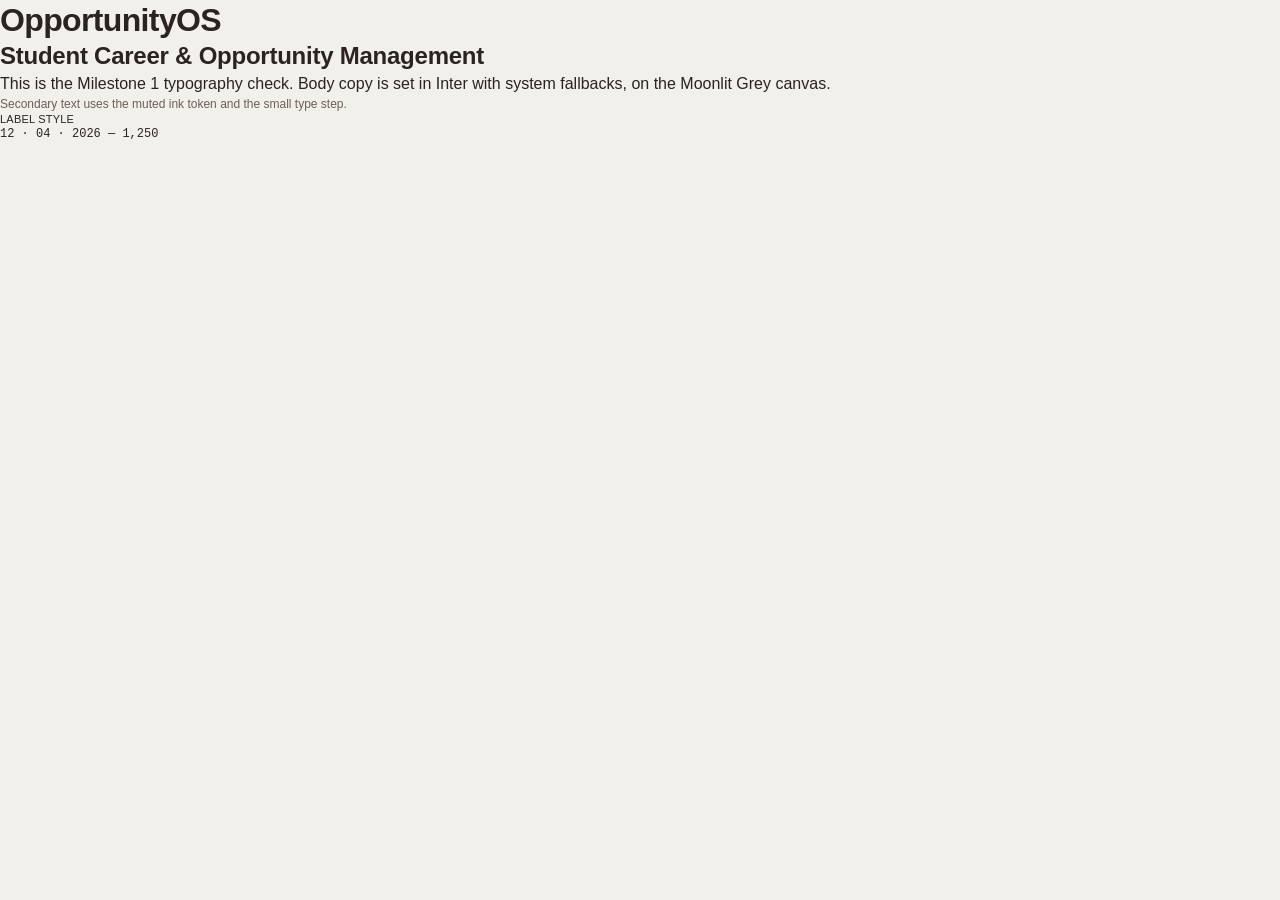
==== index.html @ 9eb2715c "feat(styles): add design tokens, reset and mobile-first base typography Establish the foundation for" ====
<!DOCTYPE html>
<html lang="en">
  <head>
    <meta charset="UTF-8" />
    <meta name="viewport" content="width=device-width, initial-scale=1" />
    <title>Dashboard | OpportunityOS</title>
    <meta
      name="description"
      content="OpportunityOS helps students discover career opportunities, track applications and review progress in one place."
    />

    <!-- The stylesheet uses Inter and JetBrains Mono when they are available
         and falls back to system fonts otherwise, so the site works offline.
         Optional: to load the real webfonts, uncomment these three lines.
    <link rel="preconnect" href="https://fonts.googleapis.com" />
    <link rel="preconnect" href="https://fonts.gstatic.com" crossorigin />
    <link
      href="https://fonts.googleapis.com/css2?family=Inter:wght@400;500;600&family=JetBrains+Mono:wght@400;500&display=swap"
      rel="stylesheet"
    />
    -->

    <link rel="stylesheet" href="CSS/style.css" />
  </head>

  <body>
    <!-- Milestone 1 only: this content is a typography and token smoke test.
         It is replaced by the real page shell in milestone 2. -->
    <main>
      <h1>OpportunityOS</h1>
      <h2>Student Career &amp; Opportunity Management</h2>

      <p>
        This is the Milestone 1 typography check. Body copy is set in Inter
        with system fallbacks, on the Moonlit Grey canvas.
      </p>

      <p class="text-muted text-small">
        Secondary text uses the muted ink token and the small type step.
      </p>

      <p class="text-label">Label style</p>

      <p class="text-mono num">12 · 04 · 2026 — 1,250</p>
    </main>
  </body>
</html>
---- CSS/style.css ----
/* ==========================================================================
   OpportunityOS — main stylesheet
   --------------------------------------------------------------------------
   Milestone 1: design tokens, reset and base typography only.
   Layout, components and page styles are added in later milestones.

   How this file is organised (read top to bottom):

     1. Design tokens — structure   (spacing, layout, type, borders, layering)
     2. Design tokens — colour      (THE ONLY PLACE WITH COLOUR VALUES)
     3. Reset                       (predictable starting point for browsers)
     4. Page base                   (font settings for the whole page)
     5. Typography                  (headings, paragraphs, text utilities)
     6. Focus, selection, motion    (keyboard and reduced-motion behaviour)
     7. Responsive token overrides  (breakpoints at 768px and 1024px)

   Important rules for later milestones:
     * Never write a colour value (hex, rgb, hsl) outside section 2.
       Every style must use a var(--color-...) token instead.
     * This stylesheet is mobile-first: the base rules describe the mobile
       layout, and the only media queries use min-width (768px, 1024px).
   ========================================================================== */


/* ==========================================================================
   1. Design tokens — structure
   --------------------------------------------------------------------------
   These values never change when the colour palette changes.
   They come from the approved wireframe design system: an 8px rhythm with a
   4px micro step, sharp 0px corners, 1px structural borders and no shadows.
   ========================================================================== */

:root {
  /* --- Spacing scale (4px sub-grid, 8px rhythm) ------------------------ */
  --space-1: 4px;   /* micro alignment      */
  --space-2: 8px;   /* tight gaps           */
  --space-3: 12px;  /* compact padding      */
  --space-4: 16px;  /* default spacing unit */
  --space-5: 24px;  /* card padding         */
  --space-6: 32px;  /* section spacing      */
  --space-7: 40px;  /* large separation     */
  --space-8: 48px;  /* biggest separation   */

  /* --- Layout ---------------------------------------------------------- */
  --sidebar-width: 240px;  /* fixed side navigation on desktop */
  --gutter: 16px;          /* space between grid columns       */
  --page-margin: 16px;     /* outer page margin                */
  --container-max: 1440px; /* maximum content width            */

  /* --- Font families ---------------------------------------------------
     Inter and JetBrains Mono are listed first. If they are not installed and
     no webfont is loaded, the system fallbacks are used, so the site always
     works without an internet connection.                                */
  --font-sans: "Inter", -apple-system, BlinkMacSystemFont, "Segoe UI", Roboto,
    Arial, sans-serif;
  --font-mono: "JetBrains Mono", Consolas, "Courier New", monospace;

  /* --- Font sizes (mobile values; scaled up in section 7) -------------- */
  --fs-display: 24px;
  --fs-h1: 20px;
  --fs-h2: 18px;
  --fs-h3: 15px;
  --fs-body-lg: 16px;
  --fs-body: 14px;
  --fs-small: 12px;
  --fs-label: 11px;

  /* --- Line heights (aligned to the 4px vertical rhythm) --------------- */
  --lh-display: 32px;
  --lh-h1: 28px;
  --lh-h2: 24px;
  --lh-h3: 20px;
  --lh-body-lg: 24px;
  --lh-body: 20px;
  --lh-small: 16px;
  --lh-label: 14px;

  /* --- Letter spacing --------------------------------------------------- */
  --ls-display: -0.01em;
  --ls-h1: -0.01em;
  --ls-label: 0.02em;

  /* --- Font weights ----------------------------------------------------- */
  --fw-regular: 400;
  --fw-medium: 500;
  --fw-semibold: 600;

  /* --- Structure constants ---------------------------------------------- */
  --radius: 0px;         /* every corner is sharp                */
  --border: 1px;         /* standard structural border           */
  --border-strong: 2px;  /* focus ring, modal outline            */
  --duration: 150ms;     /* standard interaction transition      */

  /* --- Layering --------------------------------------------------------- */
  --z-overlay: 90;  /* backdrop behind the mobile drawer */
  --z-drawer: 100;  /* the sliding side navigation       */
  --z-modal: 200;   /* dialogs above everything else     */
}


/* ==========================================================================
   2. Design tokens — colour
   --------------------------------------------------------------------------
   ALL colour values for the project live in this section, and nowhere else.
   To change the whole site's look, change these declarations only.

   Final approved brand palette:
     Mocha Mousse   #a47864  — brand accent: decorative fills, borders,
                               icons and chart elements
     Ethereal Blue  #add4e0  — informational surfaces and highlights
     Moonlit Grey   #f2f0ea  — page canvas
   Supporting neutrals (approved) plus --color-accent-strong (#7a5644), the
   darker Mocha shade that is safe for small text and button labels.
   ========================================================================== */

:root {
  /* --- Surfaces -------------------------------------------------------- */
  --color-canvas: #f2f0ea;        /* Moonlit Grey: page background       */
  --color-surface: #ffffff;       /* cards, panels, inputs, table body   */
  --color-surface-alt: #ebe7de;   /* table headers, zebra rows, disabled */
  --color-tint: #add4e0;          /* Ethereal Blue: highlight surfaces   */

  /* --- Text and icons --------------------------------------------------- */
  --color-ink: #2a2321;           /* headings and body text              */
  --color-ink-muted: #6b5f57;     /* secondary labels, meta, placeholder */

  /* --- Lines and borders ------------------------------------------------ */
  --color-line: #d5cfc4;          /* default 1px borders and dividers    */
  --color-line-strong: #8b8175;   /* input borders, emphasis outlines    */

  /* --- Brand accent ----------------------------------------------------- */
  --color-accent: #a47864;        /* Mocha Mousse: decorative fills and
                                     large accents (3.4:1 on canvas, so it
                                     is never used for small text)        */
  --color-accent-strong: #7a5644; /* accessible Mocha: primary button
                                     fills and small accent text
                                     (6.5:1 on canvas)                    */

  /* --- Text colours for filled surfaces ---------------------------------- */
  --color-on-accent: #ffffff;     /* label on --color-accent-strong      */
  --color-on-tint: #2a2321;       /* text on Ethereal Blue (8.9:1)       */

  /* --- Interaction ------------------------------------------------------- */
  --color-focus: #7a5644;         /* 2px focus-visible outline           */
}


/* ==========================================================================
   2b. Wireframe palette — documentation only, not active
   --------------------------------------------------------------------------
   The approved Stitch wireframes are grayscale. The declarations below
   reproduce that wireframe stage using the same token names, so the project
   report can show a before/after comparison.

   To preview the wireframe look: comment out the brand values in section 2
   and uncomment the corresponding declarations below (or copy this whole
   :root block over section 2, then undo with Git).

   :root {
     --color-canvas: #ffffff;
     --color-surface: #ffffff;
     --color-surface-alt: #e2e4e8;
     --color-tint: #f4f5f7;
     --color-ink: #121212;
     --color-ink-muted: #5a5d62;
     --color-line: #e2e4e8;
     --color-line-strong: #8c9097;
     --color-accent: #121212;
     --color-accent-strong: #121212;
     --color-on-accent: #ffffff;
     --color-on-tint: #121212;
     --color-focus: #121212;
   }
   ========================================================================== */


/* ==========================================================================
   3. Reset
   --------------------------------------------------------------------------
   A short, modern reset so spacing and sizing behave the same in every
   browser. Nothing here is visual design — only predictability.
   ========================================================================== */

*,
*::before,
*::after {
  box-sizing: border-box;
}

body,
h1,
h2,
h3,
h4,
p,
figure,
blockquote,
dl,
dd {
  margin: 0;
}

/* Lists are used for navigation and card lists, never as bulleted prose. */
ul,
ol {
  margin: 0;
  padding: 0;
  list-style: none;
}

img,
svg,
video {
  display: block;
  max-width: 100%;
  height: auto;
}

/* Form controls must inherit the page font instead of the browser default. */
button,
input,
select,
textarea {
  font: inherit;
  color: inherit;
}

button {
  background: none;
  border: 0;
  padding: 0;
  cursor: pointer;
}

/* Links are styled per component in later milestones (e.g. a .link class). */
a {
  color: inherit;
  text-decoration: none;
}


/* ==========================================================================
   4. Page base
   --------------------------------------------------------------------------
   Sets the canvas colour, the default text colour and the base font size of
   the document. Everything else builds on these three decisions.
   ========================================================================== */

html {
  font-size: 16px;
  -webkit-text-size-adjust: 100%;
}

body {
  background-color: var(--color-canvas);
  color: var(--color-ink);
  font-family: var(--font-sans);
  font-size: var(--fs-body-lg);
  font-weight: var(--fw-regular);
  line-height: var(--lh-body-lg);
  -webkit-font-smoothing: antialiased;
  -moz-osx-font-smoothing: grayscale;
}


/* ==========================================================================
   5. Typography
   --------------------------------------------------------------------------
   Headings and paragraphs use the token scale directly. The utility classes
   at the end of this section are the small set of text styles that pages and
   components will reuse.
   ========================================================================== */

h1,
h2,
h3,
h4 {
  font-weight: var(--fw-semibold);
  color: var(--color-ink);
}

h1 {
  font-size: var(--fs-display);
  line-height: var(--lh-display);
  letter-spacing: var(--ls-display);
}

h2 {
  font-size: var(--fs-h1);
  line-height: var(--lh-h1);
  letter-spacing: var(--ls-h1);
}

h3 {
  font-size: var(--fs-h2);
  line-height: var(--lh-h2);
}

h4 {
  font-size: var(--fs-h3);
  line-height: var(--lh-h3);
}

p {
  font-size: var(--fs-body-lg);
  line-height: var(--lh-body-lg);
}

small {
  font-size: var(--fs-small);
  line-height: var(--lh-small);
}

strong {
  font-weight: var(--fw-semibold);
}

/* --- Text utilities ---------------------------------------------------- */

/* Large page-level title. */
.text-display {
  font-size: var(--fs-display);
  line-height: var(--lh-display);
  letter-spacing: var(--ls-display);
  font-weight: var(--fw-semibold);
}

/* Normal body copy, slightly smaller than the default paragraph size. */
.text-body {
  font-size: var(--fs-body);
  line-height: var(--lh-body);
}

/* Smaller supporting copy. */
.text-small {
  font-size: var(--fs-small);
  line-height: var(--lh-small);
}

/* Uppercase technical label: badges, table headers and filter chips. */
.text-label {
  font-size: var(--fs-label);
  line-height: var(--lh-label);
  letter-spacing: var(--ls-label);
  font-weight: var(--fw-medium);
  text-transform: uppercase;
}

/* Secondary, less important text. */
.text-muted {
  color: var(--color-ink-muted);
}

/* Monospace text for metrics and technical keys. */
.text-mono {
  font-family: var(--font-mono);
  font-size: var(--fs-small);
  line-height: var(--lh-small);
}

/* Numbers that must line up in columns (table cells, chart values). */
.num {
  font-family: var(--font-mono);
  font-variant-numeric: tabular-nums;
}


/* ==========================================================================
   6. Focus, selection, motion
   --------------------------------------------------------------------------
   Keyboard users must always be able to see where they are. The 2px outline
   mirrors the wireframe's 2px focus border and only appears for keyboard
   navigation (not mouse clicks), thanks to :focus-visible.
   ========================================================================== */

:focus-visible {
  outline: var(--border-strong) solid var(--color-focus);
  outline-offset: 2px;
}

::selection {
  background-color: var(--color-tint);
  color: var(--color-on-tint);
}

/* Respect the operating system's reduced-motion setting. */
@media (prefers-reduced-motion: reduce) {
  *,
  *::before,
  *::after {
    transition-duration: 0.01ms;
    animation-duration: 0.01ms;
    animation-iteration-count: 1;
  }

  html {
    scroll-behavior: auto;
  }
}


/* ==========================================================================
   7. Responsive token overrides
   --------------------------------------------------------------------------
   Mobile-first: the base rules above describe the mobile layout. Only two
   breakpoints exist, as required by the project brief.

     Mobile  : below 768px  — 4 columns, 16px gutter, 16px margins
     Tablet  : 768px+       — 8 columns, 16px gutter, 24px margins
     Desktop : 1024px+      — 12 columns, 24px gutter, 40px margins,
                              plus the persistent 240px sidebar
   ========================================================================== */

/* --- Tablet: 768px and above ------------------------------------------ */
@media (min-width: 768px) {
  :root {
    --gutter: 16px;
    --page-margin: 24px;

    --fs-h1: 22px;
    --lh-h1: 28px;
  }
}

/* --- Desktop: 1024px and above ---------------------------------------- */
@media (min-width: 1024px) {
  :root {
    --gutter: 24px;
    --page-margin: 40px;

    --fs-display: 32px;
    --lh-display: 40px;
    --ls-display: -0.02em;

    --fs-h1: 24px;
    --lh-h1: 32px;

    --fs-h2: 20px;
    --lh-h2: 28px;
  }
}
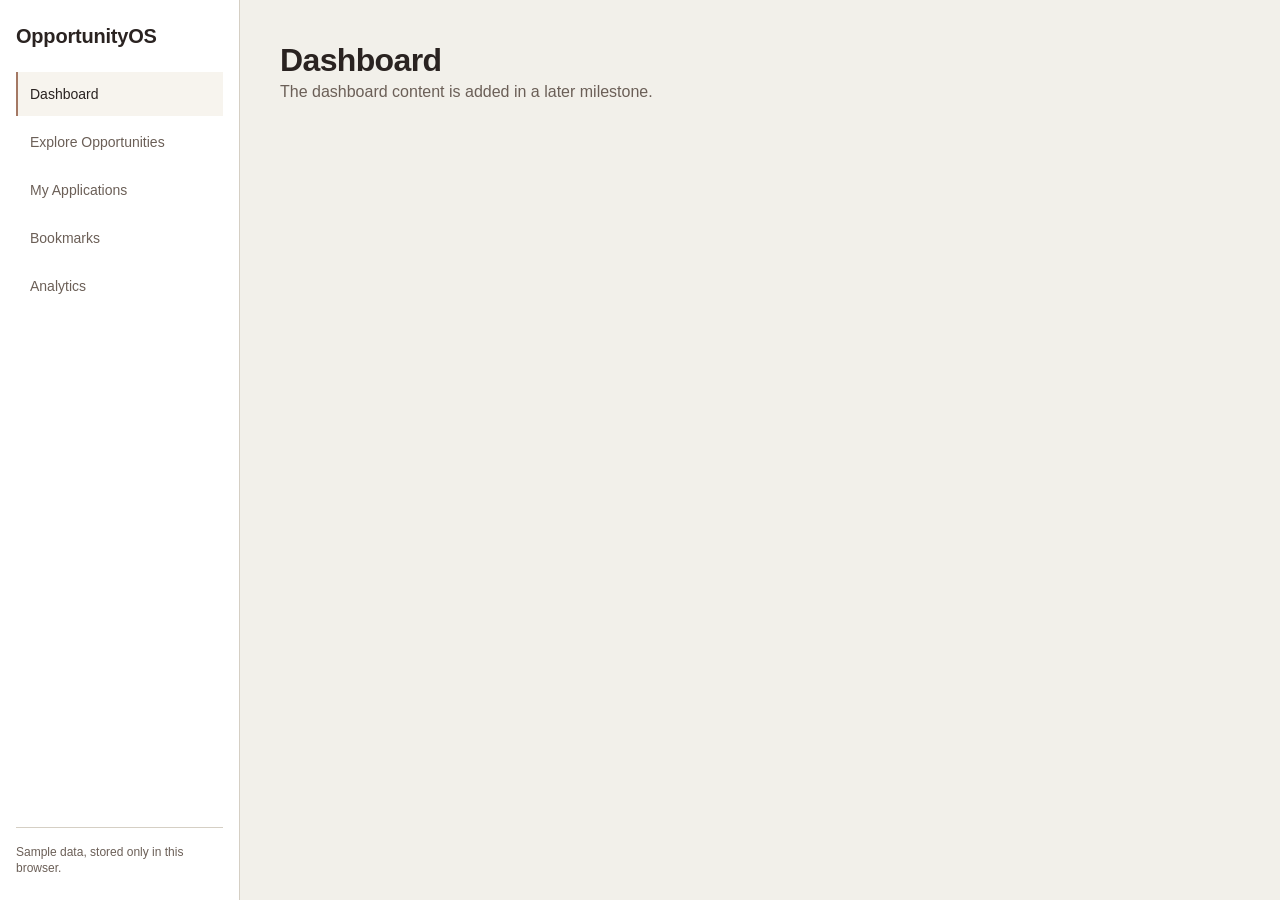
==== commit f0fb1f3c: "feat(layout): add responsive shell with sidebar and mobile drawer to all pages Give the five pages o" ====
--- a/index.html
+++ b/index.html
@@ -24,24 +24,107 @@
   </head>
 
   <body>
-    <!-- Milestone 1 only: this content is a typography and token smoke test.
-         It is replaced by the real page shell in milestone 2. -->
-    <main>
-      <h1>OpportunityOS</h1>
-      <h2>Student Career &amp; Opportunity Management</h2>
+    <!-- First focusable element on every page: lets keyboard users jump
+         straight past the navigation. -->
+    <a class="skip-link" href="#main-content">Skip to content</a>
 
-      <p>
-        This is the Milestone 1 typography check. Body copy is set in Inter
-        with system fallbacks, on the Moonlit Grey canvas.
-      </p>
+    <!-- Compact top bar. Only visible below 1024px, where the sidebar is a
+         drawer instead of a permanent column. -->
+    <header class="app-header">
+      <button
+        class="menu-toggle"
+        type="button"
+        data-menu-toggle
+        aria-controls="app-sidebar"
+        aria-expanded="false"
+        aria-label="Open navigation menu"
+      >
+        <svg
+          width="18"
+          height="14"
+          viewBox="0 0 18 14"
+          fill="none"
+          aria-hidden="true"
+          focusable="false"
+        >
+          <path
+            d="M0 1h18M0 7h18M0 13h18"
+            stroke="currentColor"
+            stroke-width="1.5"
+          />
+        </svg>
+      </button>
 
-      <p class="text-muted text-small">
-        Secondary text uses the muted ink token and the small type step.
-      </p>
+      <a class="app-header__brand" href="index.html">OpportunityOS</a>
+    </header>
 
-      <p class="text-label">Label style</p>
+    <div class="app-layout">
+      <!-- Main navigation. A drawer below 1024px, a 240px fixed column above. -->
+      <aside class="sidebar" id="app-sidebar" aria-label="Main navigation">
+        <div class="sidebar__top">
+          <a class="sidebar__brand" href="index.html">OpportunityOS</a>
 
-      <p class="text-mono num">12 · 04 · 2026 — 1,250</p>
-    </main>
+          <button
+            class="sidebar__close"
+            type="button"
+            data-menu-close
+            aria-label="Close navigation menu"
+          >
+            <svg
+              width="16"
+              height="16"
+              viewBox="0 0 16 16"
+              fill="none"
+              aria-hidden="true"
+              focusable="false"
+            >
+              <path
+                d="M2 2l12 12M14 2L2 14"
+                stroke="currentColor"
+                stroke-width="1.5"
+              />
+            </svg>
+          </button>
+        </div>
+
+        <nav class="sidebar__nav">
+          <ul class="nav-list">
+            <li>
+              <a class="nav-link" href="index.html" aria-current="page"
+                >Dashboard</a
+              >
+            </li>
+            <li>
+              <a class="nav-link" href="explore.html">Explore Opportunities</a>
+            </li>
+            <li>
+              <a class="nav-link" href="applications.html">My Applications</a>
+            </li>
+            <li>
+              <a class="nav-link" href="bookmarks.html">Bookmarks</a>
+            </li>
+            <li>
+              <a class="nav-link" href="analytics.html">Analytics</a>
+            </li>
+          </ul>
+        </nav>
+
+        <p class="sidebar__note text-small text-muted">
+          Sample data, stored only in this browser.
+        </p>
+      </aside>
+
+      <main class="page" id="main-content">
+        <h1>Dashboard</h1>
+        <p class="text-muted">
+          The dashboard content is added in a later milestone.
+        </p>
+      </main>
+    </div>
+
+    <!-- Dimmed backdrop for the open drawer; clicking it closes the drawer. -->
+    <div class="overlay" data-overlay></div>
+
+    <script src="js/app.js" defer></script>
   </body>
 </html>
--- a/CSS/style.css
+++ b/CSS/style.css
@@ -13,6 +13,8 @@
      5. Typography                  (headings, paragraphs, text utilities)
      6. Focus, selection, motion    (keyboard and reduced-motion behaviour)
      7. Responsive token overrides  (breakpoints at 768px and 1024px)
+     8. Application shell           (header, sidebar, drawer, page container)
+     9. Responsive shell behaviour  (drawer below 1024px, fixed sidebar above)
 
    Important rules for later milestones:
      * Never write a colour value (hex, rgb, hsl) outside section 2.
@@ -92,9 +94,11 @@
   --duration: 150ms;     /* standard interaction transition      */
 
   /* --- Layering --------------------------------------------------------- */
+  --z-header: 80;   /* sticky mobile header              */
   --z-overlay: 90;  /* backdrop behind the mobile drawer */
   --z-drawer: 100;  /* the sliding side navigation       */
   --z-modal: 200;   /* dialogs above everything else     */
+  --z-skip: 300;    /* the "skip to content" link        */
 }
 
 
@@ -118,6 +122,7 @@
   --color-canvas: #f2f0ea;        /* Moonlit Grey: page background       */
   --color-surface: #ffffff;       /* cards, panels, inputs, table body   */
   --color-surface-alt: #ebe7de;   /* table headers, zebra rows, disabled */
+  --color-surface-hover: #f7f4ee; /* hovered rows, links and nav items   */
   --color-tint: #add4e0;          /* Ethereal Blue: highlight surfaces   */
 
   /* --- Text and icons --------------------------------------------------- */
@@ -139,6 +144,7 @@
   /* --- Text colours for filled surfaces ---------------------------------- */
   --color-on-accent: #ffffff;     /* label on --color-accent-strong      */
   --color-on-tint: #2a2321;       /* text on Ethereal Blue (8.9:1)       */
+  --color-overlay: rgba(42, 35, 33, 0.4); /* dims the page behind the drawer */
 
   /* --- Interaction ------------------------------------------------------- */
   --color-focus: #7a5644;         /* 2px focus-visible outline           */
@@ -439,3 +445,266 @@
     --lh-h2: 28px;
   }
 }
+
+
+/* ==========================================================================
+   8. Application shell
+   --------------------------------------------------------------------------
+   Every page shares the same shell:
+
+     .skip-link    first focusable element; jumps to the page content
+     .app-header   compact top bar with the menu button (hidden on desktop)
+     .sidebar      the main navigation; off-canvas on small screens
+     .overlay      dims the page while the drawer is open
+     .page         the content container for each page
+
+   Mobile-first: this section describes the phone layout. The desktop grid and
+   the permanently visible sidebar are in section 9.
+   ========================================================================== */
+
+/* --- Skip link -------------------------------------------------------- */
+
+/* Hidden above the viewport until it receives keyboard focus, so keyboard
+   users can jump past the navigation without seeing it otherwise. */
+.skip-link {
+  position: fixed;
+  top: var(--space-2);
+  left: var(--space-2);
+  z-index: var(--z-skip);
+  padding: var(--space-2) var(--space-4);
+  background-color: var(--color-surface);
+  color: var(--color-ink);
+  border: var(--border) solid var(--color-line-strong);
+  font-size: var(--fs-body);
+  transform: translateY(-200%);
+}
+
+.skip-link:focus {
+  transform: translateY(0);
+}
+
+/* --- Mobile header ---------------------------------------------------- */
+
+.app-header {
+  position: sticky;
+  top: 0;
+  z-index: var(--z-header);
+  display: flex;
+  align-items: center;
+  gap: var(--space-3);
+  min-height: 56px;
+  padding: 0 var(--page-margin);
+  background-color: var(--color-surface);
+  border-bottom: var(--border) solid var(--color-line);
+}
+
+/* The hamburger button. 40x40px keeps it a comfortable touch target. */
+.menu-toggle {
+  display: inline-flex;
+  align-items: center;
+  justify-content: center;
+  width: 40px;
+  height: 40px;
+  color: var(--color-ink);
+  border: var(--border) solid var(--color-line);
+  background-color: var(--color-surface);
+}
+
+.menu-toggle:hover {
+  border-color: var(--color-line-strong);
+  background-color: var(--color-surface-hover);
+}
+
+.app-header__brand {
+  font-size: var(--fs-h3);
+  font-weight: var(--fw-semibold);
+  letter-spacing: var(--ls-h1);
+  color: var(--color-ink);
+}
+
+/* --- Sidebar ---------------------------------------------------------- */
+
+/* Off-canvas by default: parked just outside the left edge of the screen.
+   `visibility: hidden` also removes it from the tab order while closed. */
+.sidebar {
+  position: fixed;
+  top: 0;
+  bottom: 0;
+  left: 0;
+  z-index: var(--z-drawer);
+  display: flex;
+  flex-direction: column;
+  gap: var(--space-5);
+  width: var(--sidebar-width);
+  padding: var(--space-5) var(--space-4);
+  overflow-y: auto;
+  background-color: var(--color-surface);
+  border-right: var(--border) solid var(--color-line);
+  transform: translateX(-100%);
+  visibility: hidden;
+  /* While closed the panel must never catch a click, even for the brief
+     moment it is still sliding out. */
+  pointer-events: none;
+  transition: transform var(--duration) ease-out,
+    visibility var(--duration) ease-out;
+}
+
+/* `drawer-open` is added to <body> by js/app.js. */
+body.drawer-open .sidebar {
+  transform: translateX(0);
+  visibility: visible;
+  pointer-events: auto;
+}
+
+/* Stop the page behind the drawer from scrolling while it is open. */
+body.drawer-open {
+  overflow: hidden;
+}
+
+.sidebar__top {
+  display: flex;
+  align-items: center;
+  justify-content: space-between;
+  gap: var(--space-2);
+}
+
+.sidebar__brand {
+  font-size: var(--fs-h2);
+  font-weight: var(--fw-semibold);
+  letter-spacing: var(--ls-h1);
+  color: var(--color-ink);
+}
+
+/* The drawer's close button. Hidden on desktop, where the sidebar is fixed. */
+.sidebar__close {
+  display: inline-flex;
+  align-items: center;
+  justify-content: center;
+  width: 36px;
+  height: 36px;
+  color: var(--color-ink-muted);
+  border: var(--border) solid var(--color-line);
+  background-color: var(--color-surface);
+}
+
+.sidebar__close:hover {
+  color: var(--color-ink);
+  border-color: var(--color-line-strong);
+  background-color: var(--color-surface-hover);
+}
+
+.nav-list {
+  display: flex;
+  flex-direction: column;
+  gap: var(--space-1);
+}
+
+/* Nav links are 44px tall for comfortable touch use, and the 2px left border
+   is the active marker (transparent when inactive so text never shifts). */
+.nav-link {
+  display: flex;
+  align-items: center;
+  min-height: 44px;
+  padding: var(--space-2) var(--space-3);
+  border-left: var(--border-strong) solid transparent;
+  color: var(--color-ink-muted);
+  font-size: var(--fs-body);
+  line-height: var(--lh-body);
+}
+
+.nav-link:hover {
+  background-color: var(--color-surface-hover);
+  color: var(--color-ink);
+}
+
+/* The current page, marked in the HTML with aria-current="page". */
+.nav-link[aria-current="page"] {
+  border-left-color: var(--color-accent);
+  background-color: var(--color-surface-hover);
+  color: var(--color-ink);
+  font-weight: var(--fw-medium);
+}
+
+/* Small note at the bottom of the sidebar, pushed down with margin-top: auto. */
+.sidebar__note {
+  margin-top: auto;
+  padding-top: var(--space-4);
+  border-top: var(--border) solid var(--color-line);
+}
+
+/* --- Overlay ---------------------------------------------------------- */
+
+/* The dim layer behind the drawer. It is only displayed while the drawer is
+   open, so it never blocks clicks on the page when closed. */
+.overlay {
+  position: fixed;
+  inset: 0;
+  z-index: var(--z-overlay);
+  display: none;
+  background-color: var(--color-overlay);
+  border: 0;
+}
+
+body.drawer-open .overlay {
+  display: block;
+}
+
+/* --- Page container --------------------------------------------------- */
+
+.page {
+  padding: var(--space-6) var(--page-margin) var(--space-8);
+}
+
+
+/* ==========================================================================
+   9. Responsive shell behaviour
+   --------------------------------------------------------------------------
+   Below 1024px the sidebar is a drawer opened from the header.
+   At 1024px and above the header and close button disappear, and the sidebar
+   becomes a permanent 240px column beside the page content.
+   ========================================================================== */
+
+@media (min-width: 1024px) {
+  /* No hamburger needed: the navigation is always visible. */
+  .app-header {
+    display: none;
+  }
+
+  /* Two columns: fixed-width navigation, then the flexible content area.
+     minmax(0, 1fr) stops long content from forcing the grid wider. */
+  .app-layout {
+    display: grid;
+    grid-template-columns: var(--sidebar-width) minmax(0, 1fr);
+    min-height: 100vh;
+  }
+
+  /* Back into the normal flow: a sticky column instead of a sliding panel.
+     align-self: start is required for position: sticky inside a grid. */
+  .sidebar {
+    position: sticky;
+    top: 0;
+    align-self: start;
+    height: 100vh;
+    width: auto;
+    transform: none;
+    visibility: visible;
+    pointer-events: auto;
+  }
+
+  .sidebar__close {
+    display: none;
+  }
+
+  .overlay {
+    display: none;
+  }
+
+  /* If the drawer class is left over from the mobile view, ignore it here. */
+  body.drawer-open {
+    overflow: auto;
+  }
+
+  .page {
+    padding-top: var(--space-7);
+  }
+}
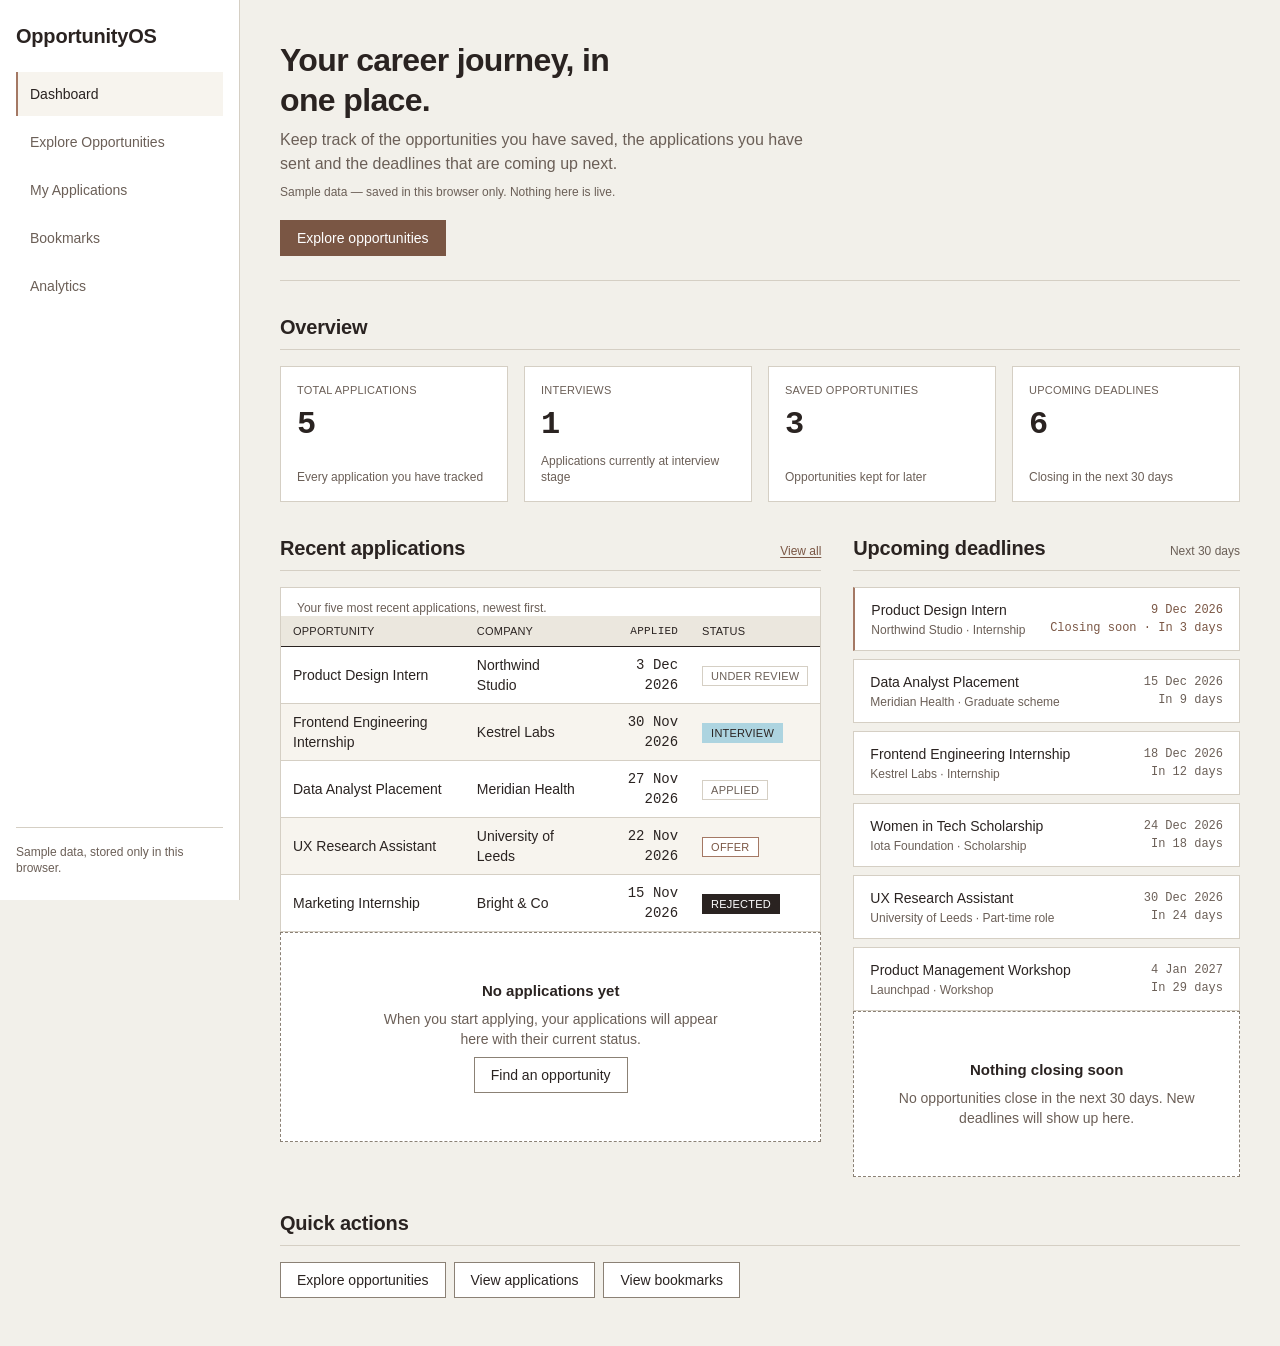
==== commit 43700675: "feat(dashboard): build the dashboard from the shared sample dataset Give the dashboard a real first " ====
--- a/index.html
+++ b/index.html
@@ -115,16 +115,168 @@
       </aside>
 
       <main class="page" id="main-content">
-        <h1>Dashboard</h1>
-        <p class="text-muted">
-          The dashboard content is added in a later milestone.
-        </p>
+        <!-- The dashboard is filled in by the dashboard module in js/app.js.
+             Everything below is real markup; only the numbers, table rows and
+             deadline rows are written by JavaScript. -->
+        <div class="dashboard" id="dashboard">
+          <!-- 1. Welcome -------------------------------------------------- -->
+          <section class="welcome" aria-labelledby="welcome-title">
+            <h1 class="welcome__title" id="welcome-title">
+              Your career journey, in one place.
+            </h1>
+
+            <p class="welcome__text">
+              Keep track of the opportunities you have saved, the applications
+              you have sent and the deadlines that are coming up next.
+            </p>
+
+            <p class="text-small text-muted">
+              Sample data — saved in this browser only. Nothing here is live.
+            </p>
+
+            <div class="btn-group welcome__actions">
+              <a class="btn btn--primary" href="explore.html"
+                >Explore opportunities</a
+              >
+            </div>
+          </section>
+
+          <!-- 2. Overview cards ------------------------------------------- -->
+          <section aria-labelledby="overview-title">
+            <div class="section-head">
+              <h2 class="section-head__title" id="overview-title">
+                Overview
+              </h2>
+            </div>
+
+            <ul class="stat-grid">
+              <li class="card stat">
+                <p class="stat__label text-label">Total applications</p>
+                <p class="stat__value num" id="stat-applications">0</p>
+                <p class="stat__note text-small text-muted">
+                  Every application you have tracked
+                </p>
+              </li>
+
+              <li class="card stat">
+                <p class="stat__label text-label">Interviews</p>
+                <p class="stat__value num" id="stat-interviews">0</p>
+                <p class="stat__note text-small text-muted">
+                  Applications currently at interview stage
+                </p>
+              </li>
+
+              <li class="card stat">
+                <p class="stat__label text-label">Saved opportunities</p>
+                <p class="stat__value num" id="stat-saved">0</p>
+                <p class="stat__note text-small text-muted">
+                  Opportunities kept for later
+                </p>
+              </li>
+
+              <li class="card stat">
+                <p class="stat__label text-label">Upcoming deadlines</p>
+                <p class="stat__value num" id="stat-deadlines">0</p>
+                <p class="stat__note text-small text-muted">
+                  Closing in the next 30 days
+                </p>
+              </li>
+            </ul>
+          </section>
+
+          <div class="dash-columns">
+            <!-- 3. Recent applications ---------------------------------- -->
+            <section aria-labelledby="recent-applications-title">
+              <div class="section-head">
+                <h2
+                  class="section-head__title"
+                  id="recent-applications-title"
+                >
+                  Recent applications
+                </h2>
+                <a class="section-head__link" href="applications.html"
+                  >View all</a
+                >
+              </div>
+
+              <div class="table-wrap" id="recent-applications-wrap">
+                <table class="table table--compact">
+                  <caption class="table__caption">
+                    Your five most recent applications, newest first.
+                  </caption>
+                  <thead>
+                    <tr>
+                      <th scope="col">Opportunity</th>
+                      <th scope="col">Company</th>
+                      <th scope="col" class="table__num">Applied</th>
+                      <th scope="col">Status</th>
+                    </tr>
+                  </thead>
+                  <tbody id="recent-applications-body"></tbody>
+                </table>
+              </div>
+
+              <div class="empty" id="recent-applications-empty" hidden>
+                <h3 class="empty__title">No applications yet</h3>
+                <p class="empty__text">
+                  When you start applying, your applications will appear here
+                  with their current status.
+                </p>
+                <a class="btn btn--secondary" href="explore.html"
+                  >Find an opportunity</a
+                >
+              </div>
+            </section>
+
+            <!-- 4. Upcoming deadlines ------------------------------------ -->
+            <section aria-labelledby="deadlines-title">
+              <div class="section-head">
+                <h2 class="section-head__title" id="deadlines-title">
+                  Upcoming deadlines
+                </h2>
+                <span class="text-small text-muted">Next 30 days</span>
+              </div>
+
+              <ul class="deadline-list" id="deadline-list"></ul>
+
+              <div class="empty" id="deadlines-empty" hidden>
+                <h3 class="empty__title">Nothing closing soon</h3>
+                <p class="empty__text">
+                  No opportunities close in the next 30 days. New deadlines
+                  will show up here.
+                </p>
+              </div>
+            </section>
+          </div>
+
+          <!-- 5. Quick actions ------------------------------------------- -->
+          <section aria-labelledby="quick-actions-title">
+            <div class="section-head">
+              <h2 class="section-head__title" id="quick-actions-title">
+                Quick actions
+              </h2>
+            </div>
+
+            <div class="btn-group">
+              <a class="btn btn--secondary" href="explore.html"
+                >Explore opportunities</a
+              >
+              <a class="btn btn--secondary" href="applications.html"
+                >View applications</a
+              >
+              <a class="btn btn--secondary" href="bookmarks.html"
+                >View bookmarks</a
+              >
+            </div>
+          </section>
+        </div>
       </main>
     </div>
 
     <!-- Dimmed backdrop for the open drawer; clicking it closes the drawer. -->
     <div class="overlay" data-overlay></div>
 
+    <script src="js/data.js" defer></script>
     <script src="js/app.js" defer></script>
   </body>
 </html>
--- a/CSS/style.css
+++ b/CSS/style.css
@@ -15,6 +15,10 @@
      7. Responsive token overrides  (breakpoints at 768px and 1024px)
      8. Application shell           (header, sidebar, drawer, page container)
      9. Responsive shell behaviour  (drawer below 1024px, fixed sidebar above)
+    10. UI components              (buttons, badges, chips, forms, cards,
+                                    tables, empty states, placeholders, modal)
+    11. Dashboard                  (welcome block, stat grid, columns,
+                                    deadline rows)
 
    Important rules for later milestones:
      * Never write a colour value (hex, rgb, hsl) outside section 2.
@@ -545,15 +549,19 @@
   /* While closed the panel must never catch a click, even for the brief
      moment it is still sliding out. */
   pointer-events: none;
+  /* visibility is delayed when closing, so the slide-out stays visible, but
+     it is never interpolated: that keeps the panel focusable the instant it
+     opens, which js/app.js relies on when it moves focus into the drawer. */
   transition: transform var(--duration) ease-out,
-    visibility var(--duration) ease-out;
-}
-
-/* `drawer-open` is added to <body> by js/app.js. */
+    visibility 0s linear var(--duration);
+}
+
+/* `drawer-open` is added to <body> by js/app.js. Showing is immediate. */
 body.drawer-open .sidebar {
   transform: translateX(0);
   visibility: visible;
   pointer-events: auto;
+  transition: transform var(--duration) ease-out, visibility 0s;
 }
 
 /* Stop the page behind the drawer from scrolling while it is open. */
@@ -708,3 +716,992 @@
     padding-top: var(--space-7);
   }
 }
+
+
+/* ==========================================================================
+   10. UI components
+   --------------------------------------------------------------------------
+   Reusable building blocks used by every page. Nothing here is page specific,
+   and nothing here declares a colour: every value comes from the tokens in
+   sections 1 and 2.
+
+   Components in this section:
+     10.1 Buttons
+     10.2 Badges
+     10.3 Filter chips
+     10.4 Form controls
+     10.5 Cards and panels
+     10.6 Tables
+     10.7 Empty states
+     10.8 Placeholder boxes
+     10.9 Modal
+
+   House rules for all of them: sharp 0px corners, 1px structural borders,
+   no box-shadows, generous touch targets, and a visible keyboard focus style
+   (the shared :focus-visible outline from section 6).
+   ========================================================================== */
+
+
+/* --------------------------------------------------------------------------
+   10.1 Buttons
+   --------------------------------------------------------------------------
+   Markup:
+     <button class="btn btn--primary" type="button">Save</button>
+
+   Four variants: primary, secondary, tertiary (ghost), and disabled.
+   A .btn also works on <a> when an action is really a link.
+   -------------------------------------------------------------------------- */
+
+.btn {
+  display: inline-flex;
+  align-items: center;
+  justify-content: center;
+  gap: var(--space-2);
+  min-height: 36px;
+  padding: 0 var(--space-4);
+  border: var(--border) solid transparent;
+  font-family: inherit;
+  font-size: var(--fs-body);
+  line-height: var(--lh-body);
+  font-weight: var(--fw-medium);
+  text-align: center;
+  white-space: nowrap;
+  transition: background-color var(--duration), border-color var(--duration),
+    color var(--duration);
+}
+
+/* Primary: the main action on a screen. Mocha Mousse at its accessible
+   strength, with white text (6.5:1 contrast). */
+.btn--primary {
+  background-color: var(--color-accent-strong);
+  border-color: var(--color-accent-strong);
+  color: var(--color-on-accent);
+}
+
+.btn--primary:hover {
+  background-color: var(--color-ink);
+  border-color: var(--color-ink);
+}
+
+/* Secondary: an alternative action. Outlined, so it never competes with the
+   primary button. */
+.btn--secondary {
+  background-color: var(--color-surface);
+  border-color: var(--color-line-strong);
+  color: var(--color-ink);
+}
+
+.btn--secondary:hover {
+  background-color: var(--color-surface-hover);
+  border-color: var(--color-ink);
+}
+
+/* Tertiary: low emphasis, for the third action in a group or a toolbar. */
+.btn--tertiary {
+  background-color: transparent;
+  border-color: transparent;
+  color: var(--color-ink-muted);
+}
+
+.btn--tertiary:hover {
+  background-color: var(--color-surface-hover);
+  color: var(--color-ink);
+}
+
+/* Destructive actions (remove, delete) stay monochrome: an ink outline that
+   inverts on hover. No new colour is introduced just for danger. */
+.btn--danger {
+  background-color: var(--color-surface);
+  border-color: var(--color-ink);
+  color: var(--color-ink);
+}
+
+.btn--danger:hover {
+  background-color: var(--color-ink);
+  color: var(--color-surface);
+}
+
+/* Disabled: still readable (4.9:1), but clearly inert and unclickable. */
+.btn:disabled,
+.btn.is-disabled {
+  background-color: var(--color-surface-alt);
+  border-color: var(--color-line);
+  color: var(--color-ink-muted);
+  cursor: not-allowed;
+}
+
+/* Pointer feedback is suppressed on disabled buttons. */
+.btn:disabled:hover,
+.btn.is-disabled:hover {
+  background-color: var(--color-surface-alt);
+  border-color: var(--color-line);
+  color: var(--color-ink-muted);
+}
+
+/* Full-width button, useful in narrow layouts and modal footers on phones. */
+.btn--block {
+  width: 100%;
+}
+
+/* A row of buttons that wraps instead of overflowing on small screens. */
+.btn-group {
+  display: flex;
+  flex-wrap: wrap;
+  gap: var(--space-2);
+  align-items: center;
+}
+
+
+/* --------------------------------------------------------------------------
+   10.2 Badges
+   --------------------------------------------------------------------------
+   Small uppercase status labels, also used for application stages later.
+
+   Markup:
+     <span class="badge badge--info">Closing soon</span>
+   -------------------------------------------------------------------------- */
+
+.badge {
+  display: inline-flex;
+  align-items: center;
+  gap: var(--space-1);
+  padding: 2px var(--space-2);
+  border: var(--border) solid var(--color-line);
+  background-color: var(--color-surface);
+  color: var(--color-ink-muted);
+  font-size: var(--fs-label);
+  line-height: var(--lh-label);
+  letter-spacing: var(--ls-label);
+  font-weight: var(--fw-medium);
+  text-transform: uppercase;
+  white-space: nowrap;
+}
+
+/* Neutral is the default look; the modifier makes the intent explicit. */
+.badge--neutral {
+  background-color: var(--color-surface);
+  border-color: var(--color-line);
+  color: var(--color-ink-muted);
+}
+
+/* Informational: Ethereal Blue surface with ink text (8.9:1). */
+.badge--info {
+  background-color: var(--color-tint);
+  border-color: var(--color-tint);
+  color: var(--color-on-tint);
+}
+
+/* Brand: Mocha Mousse border with the accessible Mocha text colour. */
+.badge--accent {
+  background-color: var(--color-surface);
+  border-color: var(--color-accent);
+  color: var(--color-accent-strong);
+}
+
+/* Strong: solid ink, for the most important state in a list. */
+.badge--strong {
+  background-color: var(--color-ink);
+  border-color: var(--color-ink);
+  color: var(--color-surface);
+}
+
+
+/* --------------------------------------------------------------------------
+   10.3 Filter chips
+   --------------------------------------------------------------------------
+   Chips are toggle buttons, so the selected state is stored in the HTML with
+   aria-pressed rather than in a class. Screen readers announce the state.
+
+   Markup:
+     <div class="chip-group" role="group" aria-label="Filters">
+       <button class="chip" type="button" aria-pressed="true">Internships</button>
+       <button class="chip" type="button" aria-pressed="false">Scholarships</button>
+     </div>
+   -------------------------------------------------------------------------- */
+
+.chip-group {
+  display: flex;
+  flex-wrap: wrap;
+  gap: var(--space-2);
+}
+
+.chip {
+  display: inline-flex;
+  align-items: center;
+  gap: var(--space-1);
+  min-height: 32px;
+  padding: 0 var(--space-3);
+  border: var(--border) solid var(--color-line);
+  background-color: var(--color-surface);
+  color: var(--color-ink-muted);
+  font-size: var(--fs-body);
+  line-height: var(--lh-body);
+  white-space: nowrap;
+  transition: background-color var(--duration), border-color var(--duration),
+    color var(--duration);
+}
+
+.chip:hover {
+  border-color: var(--color-line-strong);
+  color: var(--color-ink);
+}
+
+/* Selected chip: Ethereal Blue fill, Mocha outline, ink text. */
+.chip[aria-pressed="true"] {
+  background-color: var(--color-tint);
+  border-color: var(--color-accent);
+  color: var(--color-on-tint);
+  font-weight: var(--fw-medium);
+}
+
+
+/* --------------------------------------------------------------------------
+   10.4 Form controls
+   --------------------------------------------------------------------------
+   Text input, select, checkbox and radio, plus the label/hint wrapper that
+   keeps them consistent.
+
+   Markup:
+     <div class="field">
+       <label class="field__label" for="search">Search</label>
+       <input class="input" id="search" type="search" placeholder="Role or company" />
+       <p class="field__hint">Searches titles and organisations.</p>
+     </div>
+   -------------------------------------------------------------------------- */
+
+.field {
+  display: flex;
+  flex-direction: column;
+  gap: var(--space-2);
+}
+
+.field__label {
+  font-size: var(--fs-body);
+  line-height: var(--lh-body);
+  font-weight: var(--fw-medium);
+  color: var(--color-ink);
+}
+
+.field__hint {
+  font-size: var(--fs-small);
+  line-height: var(--lh-small);
+  color: var(--color-ink-muted);
+}
+
+/* Error text only appears alongside aria-invalid="true" on the control. */
+.field__error {
+  font-size: var(--fs-small);
+  line-height: var(--lh-small);
+  color: var(--color-accent-strong);
+  font-weight: var(--fw-medium);
+}
+
+/* Text input and select share one look: 36px tall, 1px strong border, and an
+   ink border plus the shared focus outline when focused.
+   The vertical padding is intentionally small so that the line height plus
+   padding stays under 36px and min-height decides the final height. */
+.input,
+.select {
+  width: 100%;
+  min-height: 36px;
+  padding: var(--space-1) var(--space-3);
+  border: var(--border) solid var(--color-line-strong);
+  background-color: var(--color-surface);
+  color: var(--color-ink);
+  font-family: inherit;
+  font-size: var(--fs-body);
+  line-height: var(--lh-body);
+  transition: border-color var(--duration), background-color var(--duration);
+}
+
+.input::placeholder {
+  color: var(--color-ink-muted);
+}
+
+.input:hover,
+.select:hover {
+  border-color: var(--color-ink);
+}
+
+.input:focus,
+.select:focus {
+  border-color: var(--color-ink);
+}
+
+/* The select keeps the native arrow, which is reliable and keyboard friendly. */
+.select {
+  padding-right: var(--space-5);
+  cursor: pointer;
+}
+
+/* Disabled controls are muted and obviously inert. */
+.input:disabled,
+.select:disabled {
+  background-color: var(--color-surface-alt);
+  border-color: var(--color-line);
+  color: var(--color-ink-muted);
+  cursor: not-allowed;
+}
+
+/* Invalid controls get a Mocha border and the error text below them. */
+.input[aria-invalid="true"],
+.select[aria-invalid="true"] {
+  border-color: var(--color-accent-strong);
+}
+
+/* --- Checkbox and radio ----------------------------------------------- */
+
+/* These keep the native control with accent-color, so the tick and dot are
+   drawn by the browser and are always correct, while still taking the brand
+   colour and the 16x16 size from the wireframe. */
+.choice {
+  display: flex;
+  align-items: flex-start;
+  gap: var(--space-2);
+  font-size: var(--fs-body);
+  line-height: var(--lh-body);
+}
+
+.choice__input {
+  flex: 0 0 auto;
+  width: 16px;
+  height: 16px;
+  margin: 2px 0 0;
+  accent-color: var(--color-accent-strong);
+  cursor: pointer;
+}
+
+.choice__label {
+  color: var(--color-ink);
+}
+
+.choice__input:disabled {
+  cursor: not-allowed;
+}
+
+.choice__input:disabled + .choice__label {
+  color: var(--color-ink-muted);
+}
+
+/* --- Laying out several fields ---------------------------------------- */
+
+/* One column on phones, two on tablets and up. */
+.form-grid {
+  display: grid;
+  grid-template-columns: 1fr;
+  gap: var(--space-4);
+}
+
+@media (min-width: 768px) {
+  .form-grid {
+    grid-template-columns: repeat(2, minmax(0, 1fr));
+  }
+}
+
+
+/* --------------------------------------------------------------------------
+   10.5 Cards and panels
+   --------------------------------------------------------------------------
+   Markup:
+     <article class="card">
+       <div class="card__header">
+         <h3 class="card__title">Product Design Intern</h3>
+         <span class="badge badge--accent">Internship</span>
+       </div>
+       <p class="card__meta">Remote — closes 20 Nov</p>
+     </article>
+   -------------------------------------------------------------------------- */
+
+.card {
+  padding: var(--space-5);
+  border: var(--border) solid var(--color-line);
+  background-color: var(--color-surface);
+}
+
+.card__header {
+  display: flex;
+  align-items: center;
+  justify-content: space-between;
+  gap: var(--space-3);
+  margin-bottom: var(--space-3);
+  padding-bottom: var(--space-3);
+  border-bottom: var(--border) solid var(--color-line);
+}
+
+.card__title {
+  font-size: var(--fs-h3);
+  line-height: var(--lh-h3);
+  font-weight: var(--fw-semibold);
+  color: var(--color-ink);
+}
+
+.card__meta {
+  font-size: var(--fs-small);
+  line-height: var(--lh-small);
+  color: var(--color-ink-muted);
+}
+
+.card__body {
+  font-size: var(--fs-body);
+  line-height: var(--lh-body);
+  color: var(--color-ink);
+}
+
+.card__footer {
+  display: flex;
+  flex-wrap: wrap;
+  align-items: center;
+  justify-content: space-between;
+  gap: var(--space-2);
+  margin-top: var(--space-4);
+  padding-top: var(--space-3);
+  border-top: var(--border) solid var(--color-line);
+}
+
+/* A flat panel for grouping content without the card's padding. */
+.panel {
+  padding: var(--space-4);
+  border: var(--border) solid var(--color-line);
+  background-color: var(--color-surface-alt);
+}
+
+/* Highlighted panel: Ethereal Blue with ink text. */
+.panel--tint {
+  background-color: var(--color-tint);
+  border-color: var(--color-tint);
+  color: var(--color-on-tint);
+}
+
+
+/* --------------------------------------------------------------------------
+   10.6 Tables
+   --------------------------------------------------------------------------
+   The wrapper scrolls horizontally on narrow screens so the page itself never
+   gains a horizontal scrollbar.
+
+   Markup:
+     <div class="table-wrap">
+       <table class="table">
+         <thead><tr><th scope="col">Role</th><th scope="col" class="table__num">Days</th></tr></thead>
+         <tbody><tr><td>Design Intern</td><td class="table__num">12</td></tr></tbody>
+       </table>
+     </div>
+   -------------------------------------------------------------------------- */
+
+.table-wrap {
+  width: 100%;
+  overflow-x: auto;
+  border: var(--border) solid var(--color-line);
+  background-color: var(--color-surface);
+}
+
+.table {
+  width: 100%;
+  border-collapse: collapse;
+  font-size: var(--fs-body);
+  line-height: var(--lh-body);
+  text-align: left;
+}
+
+.table th,
+.table td {
+  padding: var(--space-3) var(--space-4);
+  text-align: left;
+  vertical-align: middle;
+}
+
+/* Header row: tinted fill plus a 1px ink rule, straight from the wireframes. */
+.table thead th {
+  background-color: var(--color-surface-alt);
+  border-bottom: var(--border) solid var(--color-ink);
+  color: var(--color-ink);
+  font-size: var(--fs-label);
+  line-height: var(--lh-label);
+  letter-spacing: var(--ls-label);
+  font-weight: var(--fw-medium);
+  text-transform: uppercase;
+  white-space: nowrap;
+}
+
+.table tbody td {
+  border-bottom: var(--border) solid var(--color-line);
+  color: var(--color-ink);
+}
+
+/* No trailing divider under the final row. */
+.table tbody tr:last-child td {
+  border-bottom: 0;
+}
+
+/* Zebra striping keeps wide rows easy to follow. */
+.table tbody tr:nth-child(even) {
+  background-color: var(--color-surface-hover);
+}
+
+.table tbody tr:hover {
+  background-color: var(--color-surface-alt);
+}
+
+/* Right-aligned numbers in the monospace, tabular-figure style.
+   Written as .table .table__num so it outranks the base .table th rule. */
+.table .table__num {
+  text-align: right;
+  font-family: var(--font-mono);
+  font-variant-numeric: tabular-nums;
+}
+
+/* Tighter padding for dense lists. */
+.table--compact th,
+.table--compact td {
+  padding: var(--space-2) var(--space-3);
+}
+
+
+/* --------------------------------------------------------------------------
+   10.7 Empty states
+   --------------------------------------------------------------------------
+   Shown when a list, search or filter returns nothing.
+
+   Markup:
+     <div class="empty">
+       <h3 class="empty__title">No opportunities yet</h3>
+       <p class="empty__text">Adjust your filters to see more results.</p>
+       <button class="btn btn--secondary" type="button">Clear filters</button>
+     </div>
+   -------------------------------------------------------------------------- */
+
+.empty {
+  display: flex;
+  flex-direction: column;
+  align-items: center;
+  gap: var(--space-2);
+  padding: var(--space-8) var(--space-5);
+  border: var(--border) dashed var(--color-line-strong);
+  background-color: var(--color-surface);
+  text-align: center;
+}
+
+.empty__title {
+  font-size: var(--fs-h3);
+  line-height: var(--lh-h3);
+  font-weight: var(--fw-semibold);
+  color: var(--color-ink);
+}
+
+.empty__text {
+  max-width: 46ch;
+  font-size: var(--fs-body);
+  line-height: var(--lh-body);
+  color: var(--color-ink-muted);
+}
+
+
+/* --------------------------------------------------------------------------
+   10.8 Placeholder boxes
+   --------------------------------------------------------------------------
+   Stand-ins for images, charts and maps before real content exists. Both
+   treatments are pure CSS, so they need no image files.
+
+   Markup:
+     <div class="placeholder placeholder--x" role="img" aria-label="Chart placeholder"></div>
+     <div class="placeholder placeholder--hatch"></div>
+   -------------------------------------------------------------------------- */
+
+.placeholder {
+  position: relative;
+  display: flex;
+  align-items: center;
+  justify-content: center;
+  min-height: 120px;
+  border: var(--border) solid var(--color-line);
+  background-color: var(--color-surface-alt);
+  overflow: hidden;
+}
+
+/* Treatment 1: a single X corner to corner. The two gradients follow the box
+   diagonals, so the X scales with any width or height. */
+.placeholder--x {
+  background-image: linear-gradient(
+      to top right,
+      transparent calc(50% - 0.5px),
+      var(--color-line-strong) calc(50% - 0.5px),
+      var(--color-line-strong) calc(50% + 0.5px),
+      transparent calc(50% + 0.5px)
+    ),
+    linear-gradient(
+      to bottom right,
+      transparent calc(50% - 0.5px),
+      var(--color-line-strong) calc(50% - 0.5px),
+      var(--color-line-strong) calc(50% + 0.5px),
+      transparent calc(50% + 0.5px)
+    );
+}
+
+/* Treatment 2: diagonal hatch lines, 1px stroke on a 8px repeat. */
+.placeholder--hatch {
+  background-image: repeating-linear-gradient(
+    45deg,
+    transparent 0 7px,
+    var(--color-line) 7px 8px
+  );
+}
+
+/* Optional caption sitting on top of the pattern. */
+.placeholder__label {
+  position: relative;
+  padding: 2px var(--space-2);
+  background-color: var(--color-surface);
+  border: var(--border) solid var(--color-line);
+  font-size: var(--fs-label);
+  line-height: var(--lh-label);
+  letter-spacing: var(--ls-label);
+  font-weight: var(--fw-medium);
+  text-transform: uppercase;
+  color: var(--color-ink-muted);
+}
+
+
+/* --------------------------------------------------------------------------
+   10.9 Modal
+   --------------------------------------------------------------------------
+   Only the styles live here; the behaviour (open, close, focus trapping and
+   Escape) is added with the page scripts in a later milestone.
+
+   Markup:
+     <div class="modal" id="confirm" hidden>
+       <div class="modal__backdrop"></div>
+       <div class="modal__dialog" role="dialog" aria-modal="true" aria-labelledby="confirm-title">
+         <div class="modal__header">
+           <h2 class="modal__title" id="confirm-title">Remove bookmark?</h2>
+           <button class="modal__close" type="button" aria-label="Close dialog">Close</button>
+         </div>
+         <p class="modal__text">This only affects this browser.</p>
+         <div class="modal__footer">
+           <button class="btn btn--secondary" type="button">Cancel</button>
+           <button class="btn btn--primary" type="button">Remove</button>
+         </div>
+       </div>
+     </div>
+
+   The dialog is white with a 2px ink border, on a 40% ink backdrop, with no
+   blur and no shadow, exactly as the design system specifies.
+   -------------------------------------------------------------------------- */
+
+.modal {
+  position: fixed;
+  inset: 0;
+  z-index: var(--z-modal);
+  display: flex;
+  align-items: center;
+  justify-content: center;
+  padding: var(--space-4);
+}
+
+/* The hidden attribute must win over display: flex. */
+.modal[hidden] {
+  display: none;
+}
+
+.modal__backdrop {
+  position: absolute;
+  inset: 0;
+  background-color: var(--color-overlay);
+}
+
+.modal__dialog {
+  position: relative;
+  width: 100%;
+  max-width: 480px;
+  max-height: calc(100vh - var(--space-8));
+  overflow-y: auto;
+  padding: var(--space-5);
+  border: var(--border-strong) solid var(--color-ink);
+  background-color: var(--color-surface);
+}
+
+.modal__header {
+  display: flex;
+  align-items: flex-start;
+  justify-content: space-between;
+  gap: var(--space-3);
+  margin-bottom: var(--space-4);
+  padding-bottom: var(--space-3);
+  border-bottom: var(--border) solid var(--color-line);
+}
+
+.modal__title {
+  font-size: var(--fs-h2);
+  line-height: var(--lh-h2);
+  font-weight: var(--fw-semibold);
+  color: var(--color-ink);
+}
+
+.modal__close {
+  display: inline-flex;
+  align-items: center;
+  justify-content: center;
+  width: 36px;
+  height: 36px;
+  flex: 0 0 auto;
+  border: var(--border) solid var(--color-line);
+  background-color: var(--color-surface);
+  color: var(--color-ink-muted);
+  font-size: var(--fs-small);
+}
+
+.modal__close:hover {
+  border-color: var(--color-line-strong);
+  color: var(--color-ink);
+  background-color: var(--color-surface-hover);
+}
+
+.modal__text {
+  font-size: var(--fs-body);
+  line-height: var(--lh-body);
+  color: var(--color-ink-muted);
+}
+
+.modal__footer {
+  display: flex;
+  flex-wrap: wrap;
+  justify-content: flex-end;
+  gap: var(--space-2);
+  margin-top: var(--space-4);
+  padding-top: var(--space-4);
+  border-top: var(--border) solid var(--color-line);
+}
+
+/* Wider dialog and roomier padding once there is space for it. */
+@media (min-width: 768px) {
+  .modal__dialog {
+    max-width: 560px;
+    padding: var(--space-6);
+  }
+}
+
+/* The footer already wraps, so the buttons stack naturally on a narrow phone
+   without needing a desktop-first media query. */
+
+
+/* ==========================================================================
+   11. Dashboard
+   --------------------------------------------------------------------------
+   Layout for index.html only. The look of the individual pieces (cards,
+   tables, badges, buttons) still comes from section 10; this section adds the
+   page's own grid and a few small text blocks.
+
+   Mobile first: one column everywhere, two stats per row from 768px, four
+   stats per row and a two-column content area from 1024px.
+   ========================================================================== */
+
+/* The whole dashboard: a vertical stack of sections with even spacing. */
+.dashboard {
+  display: flex;
+  flex-direction: column;
+  gap: var(--space-6);
+  max-width: var(--container-max);
+}
+
+/* --- Welcome block ---------------------------------------------------- */
+
+.welcome {
+  display: flex;
+  flex-direction: column;
+  gap: var(--space-2);
+  padding-bottom: var(--space-5);
+  border-bottom: var(--border) solid var(--color-line);
+}
+
+.welcome__title {
+  max-width: 22ch;
+  color: var(--color-ink);
+}
+
+.welcome__text {
+  max-width: 62ch;
+  font-size: var(--fs-body-lg);
+  line-height: var(--lh-body-lg);
+  color: var(--color-ink-muted);
+}
+
+.welcome__actions {
+  margin-top: var(--space-3);
+}
+
+/* --- Section headings ------------------------------------------------- */
+
+/* One row: title on the left, an optional quiet link or note on the right. */
+.section-head {
+  display: flex;
+  flex-wrap: wrap;
+  align-items: baseline;
+  justify-content: space-between;
+  gap: var(--space-2);
+  margin-bottom: var(--space-4);
+  padding-bottom: var(--space-2);
+  border-bottom: var(--border) solid var(--color-line);
+}
+
+.section-head__title {
+  font-size: var(--fs-h2);
+  line-height: var(--lh-h2);
+  font-weight: var(--fw-semibold);
+  color: var(--color-ink);
+}
+
+/* "View all" style link: accessible Mocha, underlined so it is obvious. */
+.section-head__link {
+  font-size: var(--fs-small);
+  line-height: var(--lh-small);
+  font-weight: var(--fw-medium);
+  color: var(--color-accent-strong);
+  text-decoration: underline;
+  text-decoration-thickness: 1px;
+  text-underline-offset: 2px;
+}
+
+.section-head__link:hover {
+  color: var(--color-ink);
+}
+
+/* --- Stat tiles ------------------------------------------------------- */
+
+.stat-grid {
+  display: grid;
+  grid-template-columns: 1fr;
+  gap: var(--space-4);
+}
+
+/* .card.stat so this padding wins over the card default without !important. */
+.card.stat {
+  display: flex;
+  flex-direction: column;
+  gap: var(--space-2);
+  padding: var(--space-4);
+}
+
+.stat__label {
+  color: var(--color-ink-muted);
+}
+
+.stat__value {
+  font-size: var(--fs-display);
+  line-height: var(--lh-display);
+  font-weight: var(--fw-semibold);
+  color: var(--color-ink);
+}
+
+/* Pushes the caption to the bottom so all four tiles line up. */
+.stat__note {
+  margin-top: auto;
+}
+
+/* --- Two-column content area ------------------------------------------ */
+
+.dash-columns {
+  display: grid;
+  grid-template-columns: 1fr;
+  gap: var(--space-6);
+}
+
+/* Grid items default to min-width: auto, which lets a wide table push its
+   column wider than the screen. min-width: 0 lets the table scroll inside its
+   own .table-wrap instead of widening the page. */
+.dash-columns > * {
+  min-width: 0;
+}
+
+/* --- Deadline rows ---------------------------------------------------- */
+
+.deadline-list {
+  display: flex;
+  flex-direction: column;
+  gap: var(--space-2);
+}
+
+.deadline {
+  display: flex;
+  align-items: center;
+  justify-content: space-between;
+  gap: var(--space-3);
+  padding: var(--space-3) var(--space-4);
+  border: var(--border) solid var(--color-line);
+  background-color: var(--color-surface);
+}
+
+.deadline__main {
+  display: flex;
+  flex-direction: column;
+  gap: 2px;
+  min-width: 0;
+}
+
+.deadline__title {
+  font-size: var(--fs-body);
+  line-height: var(--lh-body);
+  font-weight: var(--fw-medium);
+  color: var(--color-ink);
+}
+
+.deadline__meta {
+  font-size: var(--fs-small);
+  line-height: var(--lh-small);
+  color: var(--color-ink-muted);
+}
+
+.deadline__date {
+  display: flex;
+  flex-direction: column;
+  align-items: flex-end;
+  gap: 2px;
+  flex: 0 0 auto;
+  font-family: var(--font-mono);
+  font-size: var(--fs-small);
+  line-height: var(--lh-small);
+  color: var(--color-ink-muted);
+  text-align: right;
+  white-space: nowrap;
+}
+
+/* Urgent rows are marked with a Mocha edge and a stronger countdown, not a
+   second colour. A 3.4:1 accent used as a decorative edge is fine. */
+.deadline--urgent {
+  border-left: var(--border-strong) solid var(--color-accent);
+}
+
+.deadline--urgent .deadline__date {
+  color: var(--color-accent-strong);
+  font-weight: var(--fw-medium);
+}
+
+/* --- Table caption ---------------------------------------------------- */
+
+/* The caption explains the table for screen readers; it is styled as quiet
+   supporting text rather than a headline. */
+.table__caption {
+  padding: var(--space-3) var(--space-4) 0;
+  text-align: left;
+  font-size: var(--fs-small);
+  line-height: var(--lh-small);
+  color: var(--color-ink-muted);
+}
+
+/* --- Breakpoints ------------------------------------------------------ */
+
+/* Tablet: two stats per row. */
+@media (min-width: 768px) {
+  .stat-grid {
+    grid-template-columns: repeat(2, minmax(0, 1fr));
+  }
+}
+
+/* Desktop: four stats per row, and applications beside deadlines. */
+@media (min-width: 1024px) {
+  .stat-grid {
+    grid-template-columns: repeat(4, minmax(0, 1fr));
+  }
+
+  .dash-columns {
+    grid-template-columns: minmax(0, 1.4fr) minmax(0, 1fr);
+  }
+}
